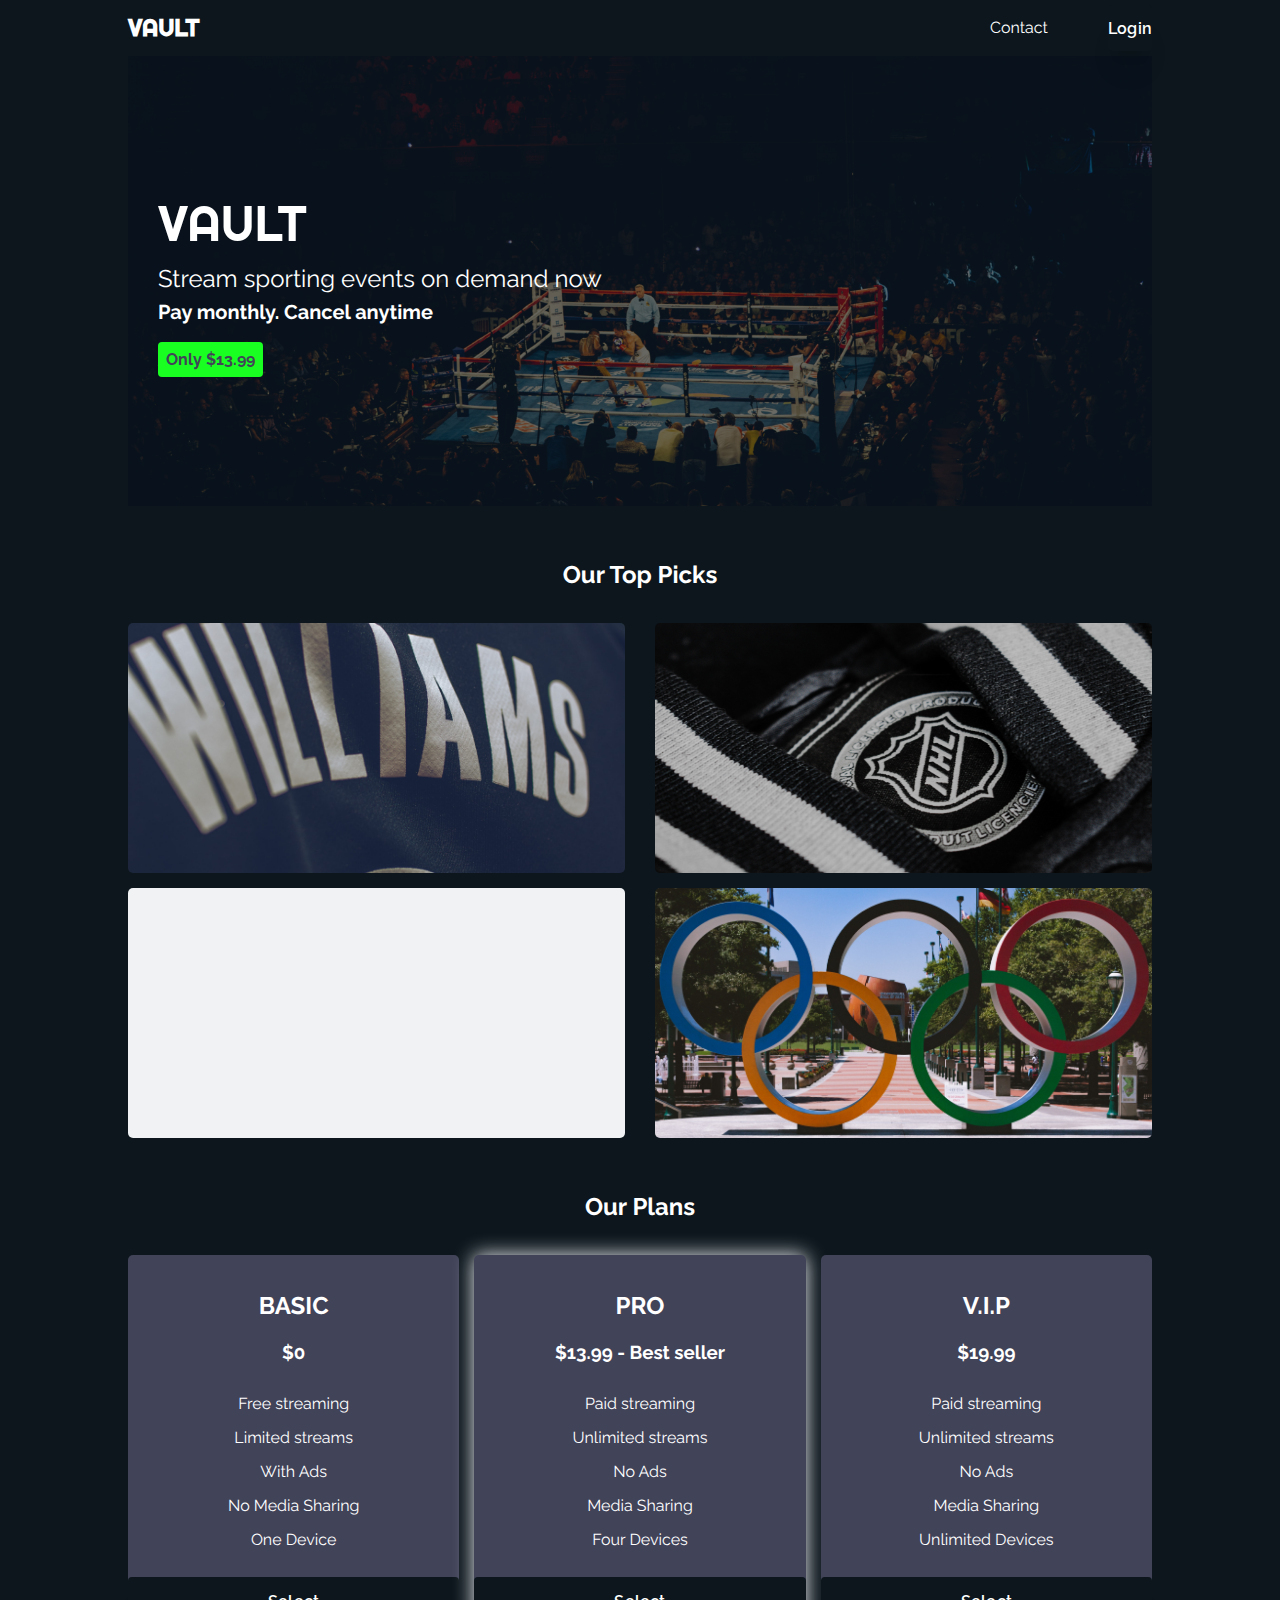
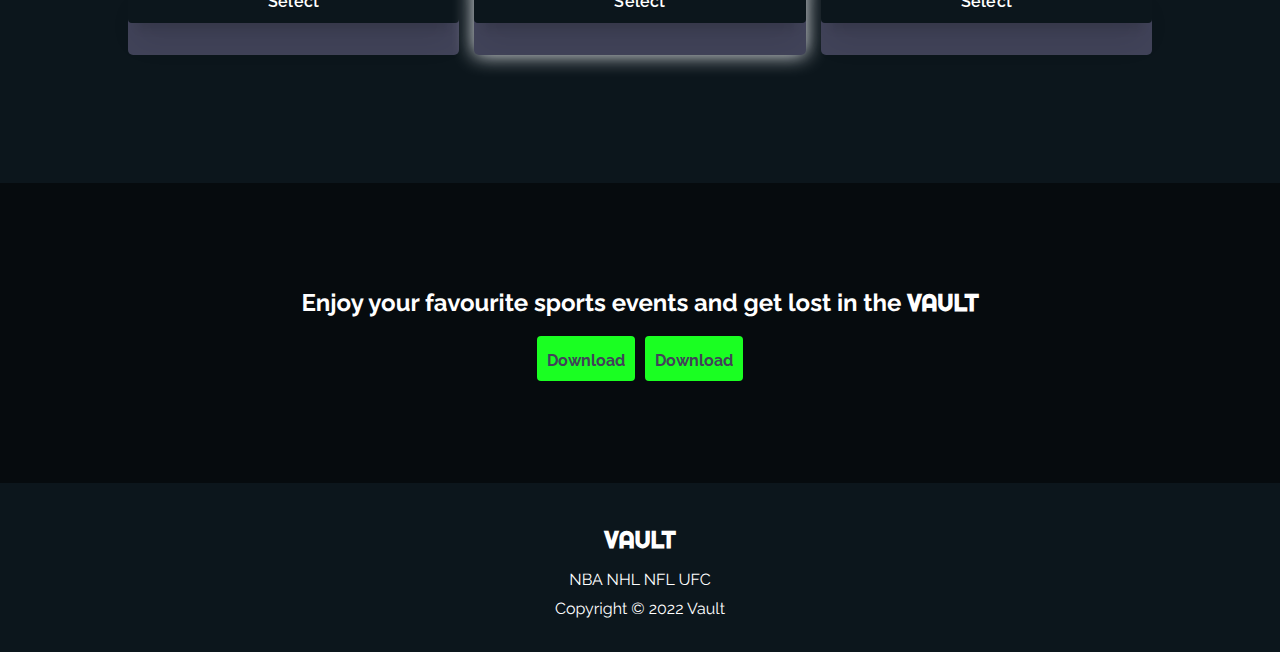
==== index.html @ 7fc09a23 "Revert "Header menu"" ====
<!DOCTYPE html>
<html lang="en" dir="ltr">
    <head>
        <meta charset="utf-8">
        <meta name="viewport" content="width=device-width, initial-scale=1">
        <meta name="author" content="Paul Funston">
        <meta name="description" content="My new cool project">
        <meta name="keywords" content="HTML, CSS, SEO, web, web development">
        <title>Vault</title>
        <link rel="shortcut icon" href="./assets/media/favicon.png?v=2" type="image/x-icon">
        <link rel="stylesheet" href="https://cdnjs.cloudflare.com/ajax/libs/font-awesome/6.2.0/css/all.min.css" integrity="sha512-xh6O/CkQoPOWDdYTDqeRdPCVd1SpvCA9XXcUnZS2FmJNp1coAFzvtCN9BmamE+4aHK8yyUHUSCcJHgXloTyT2A==" crossorigin="anonymous" referrerpolicy="no-referrer" />
        <link rel="preconnect" href="https://fonts.googleapis.com">
        <link rel="preconnect" href="https://fonts.gstatic.com" crossorigin>
<link href="https://fonts.googleapis.com/css2?family=Raleway:wght@400;700&family=Righteous&display=swap" rel="stylesheet">        <link rel="stylesheet" href="assets/style/index.css" media="all">
        <script src="./assets/script/index.js" defer></script>
    </head>
    <body>
        <header>
            <div class="container header-container">
                <h2><a href="./index.html">VAULT</a></h2>
                <div class="space"></div>
                <nav>
                    <ul>
                        <li><a href='./contact.html'' title="contact us">Contact</a></li>
                        <li><a href="#" title="twitter"><i class="fa-brands fa-twitter"></i></a></li>
                        <li><a href="#" title="facebook"><i class="fa-brands fa-facebook"></i></a></li>
                        <li><a href="#" title="instagram"><i class="fa-brands fa-instagram"></i></a></li>
                        <li><input type="button" class="login" value="Login"></li>
                    </ul>
                </nav>
            </div>
        </header>
        <main>
            <div class="container">
                <div class="hero-banner"> 
                    <div class="overlay"> 
                        <h1>VAULT</h1>
                        <p>Stream sporting events on demand now</p>
                        <p>Pay monthly. Cancel anytime</p>
                        <button>Only $13.99</button>
                    </div>
                </div>

                <div class="top-picks">
                    <h2 class="section-title">Our Top Picks</h2>

                    <div>
                        <div class="card nba"></div>
                        <div class="card nhl"></div>
                        <div class="card nfl"></div>
                        <div class="card olympics"></div>
                    </div>
                </div>

                <div class="subscriptions">
                    <h2 class="section-title">Our Plans</h2>     

                    <div>
                        <div class="card">
                            <h2>BASIC</h2>
                            <h3>$0</h3>
                            <ul>
                                <li>Free streaming <i class="fa-solid fa-circle-check"></i></li>
                                <li>Limited streams <i class="fa-solid fa-circle-check"></i></li>
                                <li>With Ads <i class="fa-solid fa-circle-check"></i></li>
                                <li>No Media Sharing <i class="fa-solid fa-circle-check"></i></li>
                                <li>One Device <i class="fa-solid fa-circle-check"></i></li>
                            </ul>
                            <input type="button" class="select-btn" value="Select">
                        </div>
                        <div class="card middle-card">
                            <h2>PRO</h2>
                            <h3>$13.99 - Best seller</h3>
                            <ul>
                                <li>Paid streaming <i class="fa-solid fa-circle-check"></i></li>
                                <li>Unlimited streams <i class="fa-solid fa-circle-check"></i></li>
                                <li>No Ads <i class="fa-solid fa-circle-check"></i></li>
                                <li>Media Sharing <i class="fa-solid fa-circle-check"></i></li>
                                <li>Four Devices <i class="fa-solid fa-circle-check"></i></li>
                            </ul>
                            <input type="button" class="select-btn" value="Select">
                        </div>
                        <div class="card">
                            <h2>V.I.P</h2>
                            <h3>$19.99</h3>
                            <ul>
                                <li>Paid streaming <i class="fa-solid fa-circle-check"></i></li>
                                <li>Unlimited streams <i class="fa-solid fa-circle-check"></i></li>
                                <li>No Ads <i class="fa-solid fa-circle-check"></i></li>
                                <li>Media Sharing <i class="fa-solid fa-circle-check"></i></li>
                                <li>Unlimited Devices <i class="fa-solid fa-circle-check"></i></li>
                            </ul>
                            <input type="button" class="select-btn" value="Select">
                        </div>
                    </div>
                </div>
            </div>
        </main>

        <div class="download">
            <h2>Enjoy your favourite sports events and get lost in the <span>VAULT</span></h2>
            
            <div class="buttons">
                <button class="download-btn"><i class="fa-brands fa-apple"></i> Download</button>
                <button class="download-btn"><i class="fa-brands fa-android"></i> Download</button>
            </div>
        </div>

        <footer>
            <div class="container footer-container">
                <h2>VAULT</h2>
                <p>
                    <a href="#" title="twitter"><i class="fa-brands fa-twitter"></i></a>
                    <a href="#" title="facebook"><i class="fa-brands fa-facebook"></i></a>
                    <a href="#" title="instagram"><i class="fa-brands fa-instagram"></i></a>
                </p>
                <p>
                    <a href="https://www.sportingnews.com/ca/nba" title="visit the NBA" target="_blank">NBA</a>
                    <a href="https://www.sportingnews.com/ca/nhl/news" title="visit the NHL" target="_blank">NHL</a>
                    <a href="https://www.sportingnews.com/ca/nfl" title="visit the NFL" target="_blank">NFL</a>
                    <a href="https://www.ufc.com" title="visit the UFC" target="_blank">UFC</a>
                </p>
                <p>Copyright &copy; 2022 Vault</p>

            </div>
        </footer>
    </body>
</html>
---- assets/style/index.css ----
@import "./general.css";

/* - - - - - - - - - - - - - - - - - - - - - - - - - - - - - - - - - - - - - */
/*  TOP PICKS, SUBSCRIPTIONS, DOWNLOAD                                       */
/* - - - - - - - - - - - - - - - - - - - - - - - - - - - - - - - - - - - - - */
.top-picks, .subscriptions {
    margin: 5% 0;
    text-align: center;
}

.top-picks div, .subscriptions div {
    display: flex;
    justify-content: space-between;
    align-items: center;
    gap: 15px;
}

.top-picks div {
    flex-wrap: wrap;
}

.top-picks ul li, .subscriptions ul li {
    margin: 10px 0;
}

.section-title {
    margin-bottom: 30px;
}

.card {
    border-radius: 5px;
}

.nba { background: #F0F2F4 url("../media/nba.jpg") center center / cover no-repeat; }
.nhl { background: #F0F2F4 url("../media/nhl.jpg") center center / cover no-repeat; }
.nfl { background: #F0F2F4 url("../media/nfl.jpg") center center / cover no-repeat; }
.olympics { background: #F0F2F4 url("../media/olympics.jpg") center center / cover no-repeat; }

.arrow {
    display: none;
    font-size: 25px;
    background-color: #FFF;
}

.top-picks .card {
    width: calc(50% - 15px);
    height: 250px;
    cursor: pointer;
    transition: 0.3s ease-in-out;
}

.top-picks .card:hover {
    opacity: 0.3;
}

.subscriptions {
    gap: 30px;
}

.subscriptions .card {
    display: flex;
    flex-direction: column;
    justify-content: center;
    align-items: center;
    width: 400px;
    height: 400px;
    background-color: rgb(var(--app-color-tertiary));
}

.middle-card {
    box-shadow: 0px 0px 20px #F2F4F9;
}

.select-btn {
    width: 65%;
    padding: 15px;
}

.download {
    display: flex;
    flex-direction: column;
    justify-content: center;
    align-items: center;
    gap: 15px;
    width: 100%;
    height: 300px;
    margin: 10% 0 3% 0;
    background-color: rgba(0,0,0,0.5);
}

.buttons {
    display: flex;
    gap: 10px;
}

.download-btn {
    padding: 10px;
}
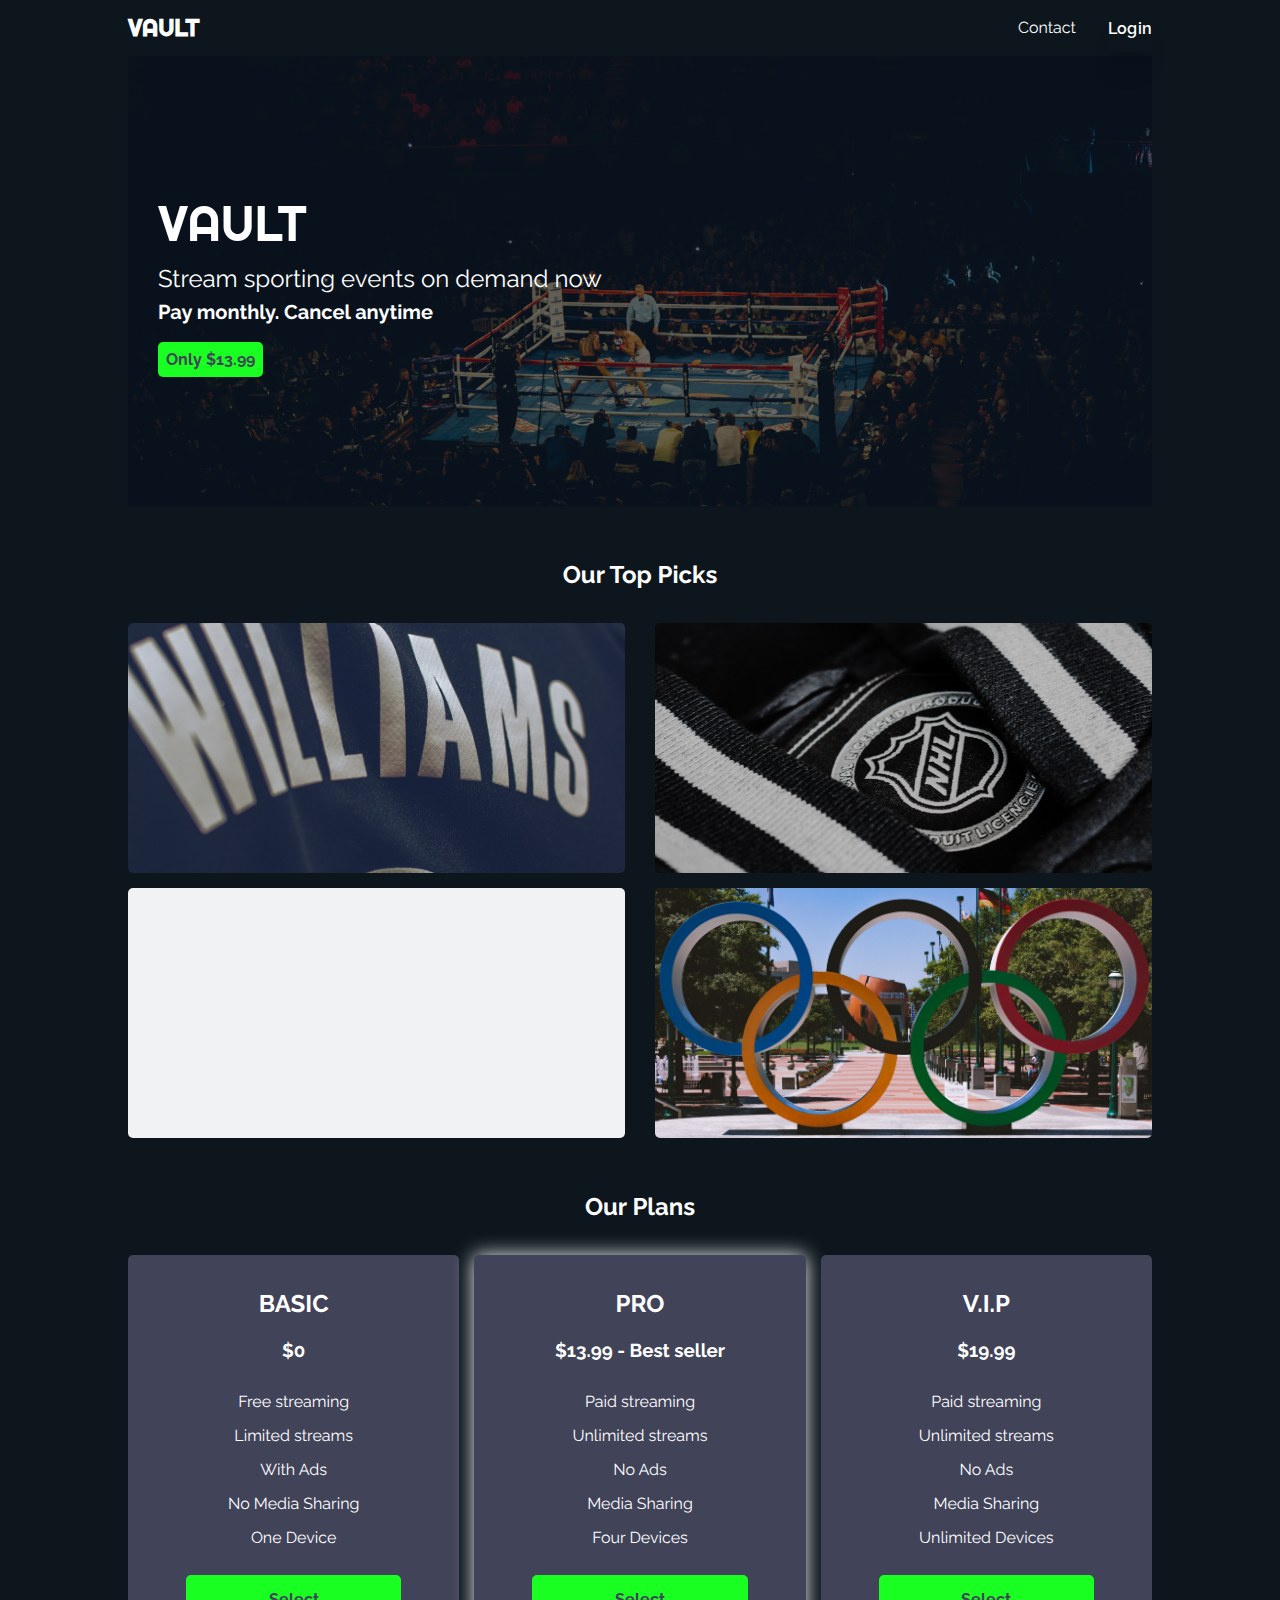
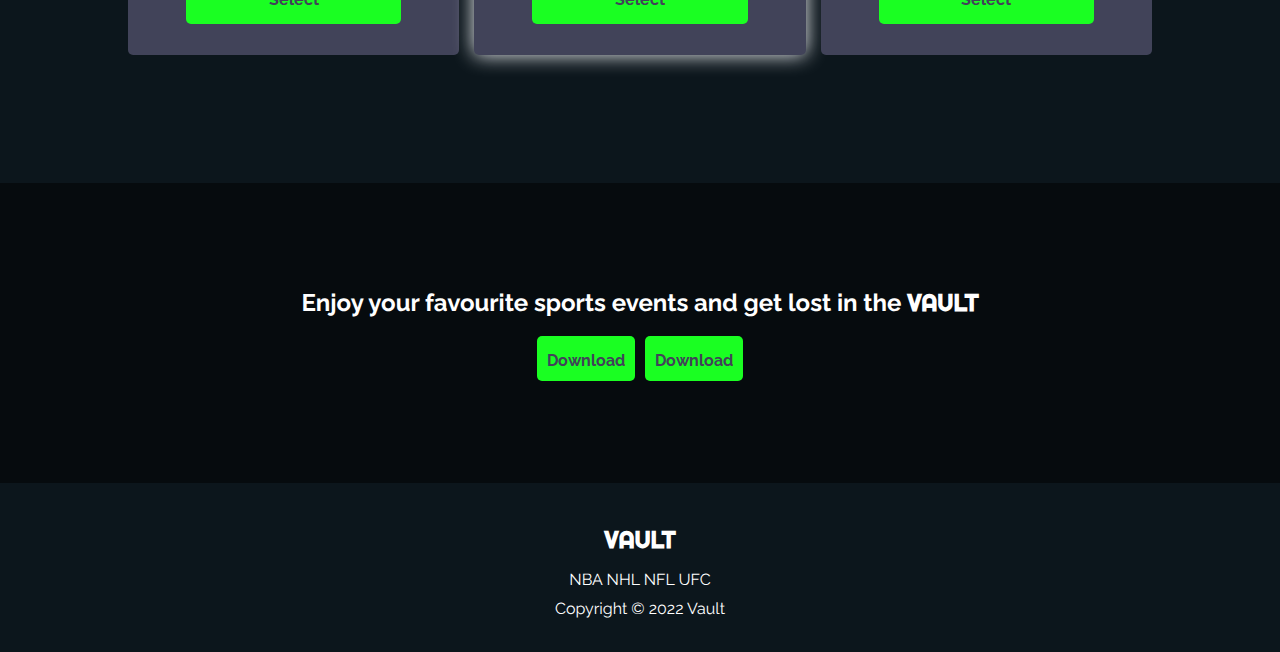
==== commit 2b615143: "Revert "Minor updates"" ====
--- a/index.html
+++ b/index.html
@@ -11,17 +11,19 @@
         <link rel="stylesheet" href="https://cdnjs.cloudflare.com/ajax/libs/font-awesome/6.2.0/css/all.min.css" integrity="sha512-xh6O/CkQoPOWDdYTDqeRdPCVd1SpvCA9XXcUnZS2FmJNp1coAFzvtCN9BmamE+4aHK8yyUHUSCcJHgXloTyT2A==" crossorigin="anonymous" referrerpolicy="no-referrer" />
         <link rel="preconnect" href="https://fonts.googleapis.com">
         <link rel="preconnect" href="https://fonts.gstatic.com" crossorigin>
-<link href="https://fonts.googleapis.com/css2?family=Raleway:wght@400;700&family=Righteous&display=swap" rel="stylesheet">        <link rel="stylesheet" href="assets/style/index.css" media="all">
-        <script src="./assets/script/index.js" defer></script>
+        <link href="https://fonts.googleapis.com/css2?family=Raleway:wght@400;700&family=Righteous&display=swap" rel="stylesheet">        <link rel="stylesheet" href="assets/style/index.css" media="all"> 
+        <script src="./assets/script/header.js" defer></script>
     </head>
     <body>
         <header>
             <div class="container header-container">
                 <h2><a href="./index.html">VAULT</a></h2>
                 <div class="space"></div>
+                <button type="button" title="Open menu" class="header-open-nav button-nav"><i class="fa-solid fa-bars"></i></button>
+                <button type="button" title="Close menu" class="header-close-nav hidden button-nav"><i class="fa-solid fa-xmark"></i></button>
                 <nav>
                     <ul>
-                        <li><a href='./contact.html'' title="contact us">Contact</a></li>
+                        <li><a href='./contact.html' title="contact us">Contact</a></li>
                         <li><a href="#" title="twitter"><i class="fa-brands fa-twitter"></i></a></li>
                         <li><a href="#" title="facebook"><i class="fa-brands fa-facebook"></i></a></li>
                         <li><a href="#" title="instagram"><i class="fa-brands fa-instagram"></i></a></li>
@@ -66,7 +68,7 @@
                                 <li>No Media Sharing <i class="fa-solid fa-circle-check"></i></li>
                                 <li>One Device <i class="fa-solid fa-circle-check"></i></li>
                             </ul>
-                            <input type="button" class="select-btn" value="Select">
+                            <button class="select-btn">Select</button>
                         </div>
                         <div class="card middle-card">
                             <h2>PRO</h2>
@@ -78,7 +80,7 @@
                                 <li>Media Sharing <i class="fa-solid fa-circle-check"></i></li>
                                 <li>Four Devices <i class="fa-solid fa-circle-check"></i></li>
                             </ul>
-                            <input type="button" class="select-btn" value="Select">
+                            <button class="select-btn">Select</button>
                         </div>
                         <div class="card">
                             <h2>V.I.P</h2>
@@ -90,7 +92,7 @@
                                 <li>Media Sharing <i class="fa-solid fa-circle-check"></i></li>
                                 <li>Unlimited Devices <i class="fa-solid fa-circle-check"></i></li>
                             </ul>
-                            <input type="button" class="select-btn" value="Select">
+                            <button class="select-btn">Select</button>
                         </div>
                     </div>
                 </div>
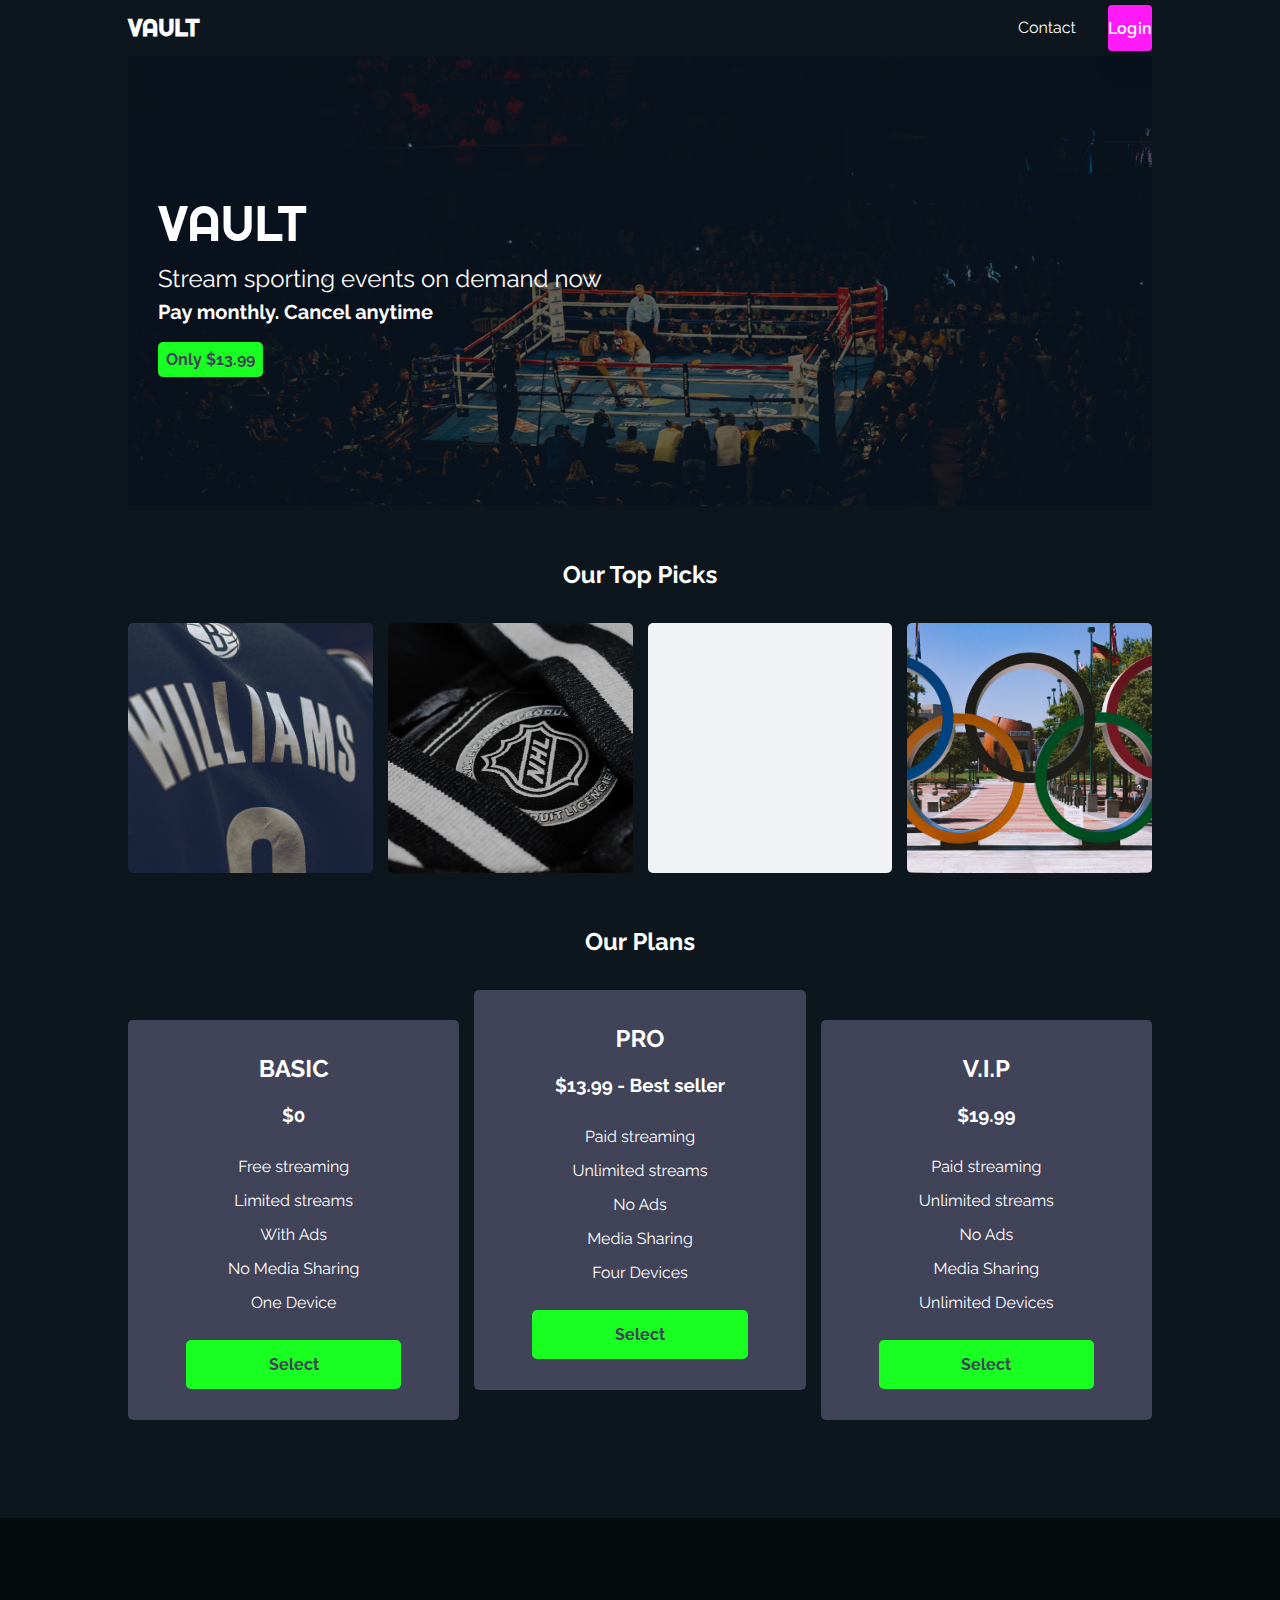
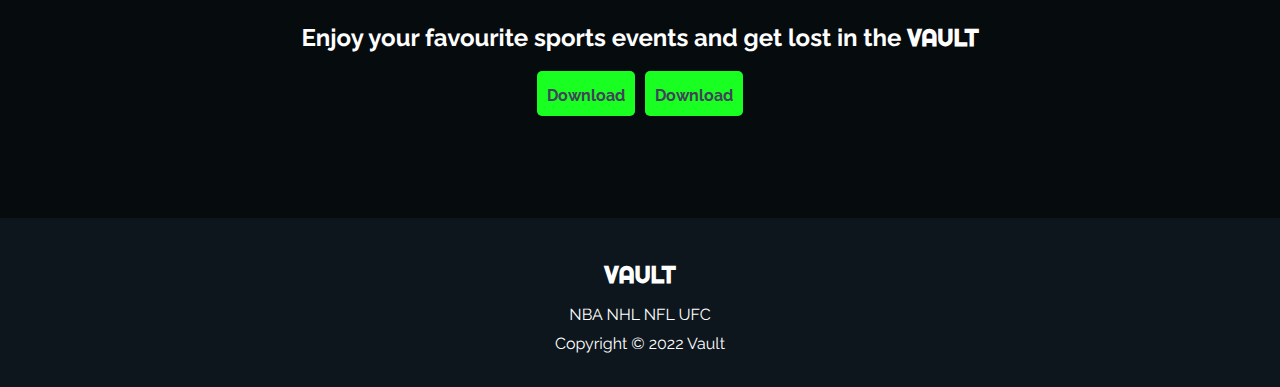
==== commit 19c93266: "Revert "Media queries"" ====
--- a/index.html
+++ b/index.html
@@ -58,7 +58,7 @@
                     <h2 class="section-title">Our Plans</h2>     
 
                     <div>
-                        <div class="card">
+                        <div class="card lower-cards">
                             <h2>BASIC</h2>
                             <h3>$0</h3>
                             <ul>
@@ -70,7 +70,7 @@
                             </ul>
                             <button class="select-btn">Select</button>
                         </div>
-                        <div class="card middle-card">
+                        <div class="card">
                             <h2>PRO</h2>
                             <h3>$13.99 - Best seller</h3>
                             <ul>
@@ -82,7 +82,7 @@
                             </ul>
                             <button class="select-btn">Select</button>
                         </div>
-                        <div class="card">
+                        <div class="card lower-cards">
                             <h2>V.I.P</h2>
                             <h3>$19.99</h3>
                             <ul>
--- a/assets/style/index.css
+++ b/assets/style/index.css
@@ -13,10 +13,6 @@
     justify-content: space-between;
     align-items: center;
     gap: 15px;
-}
-
-.top-picks div {
-    flex-wrap: wrap;
 }
 
 .top-picks ul li, .subscriptions ul li {
@@ -43,7 +39,7 @@
 }
 
 .top-picks .card {
-    width: calc(50% - 15px);
+    width: 300px;
     height: 250px;
     cursor: pointer;
     transition: 0.3s ease-in-out;
@@ -67,13 +63,13 @@
     background-color: rgb(var(--app-color-tertiary));
 }
 
-.middle-card {
-    box-shadow: 0px 0px 20px #F2F4F9;
-}
-
 .select-btn {
     width: 65%;
     padding: 15px;
+}
+
+.lower-cards {
+    transform: translateY(30px);
 }
 
 .download {
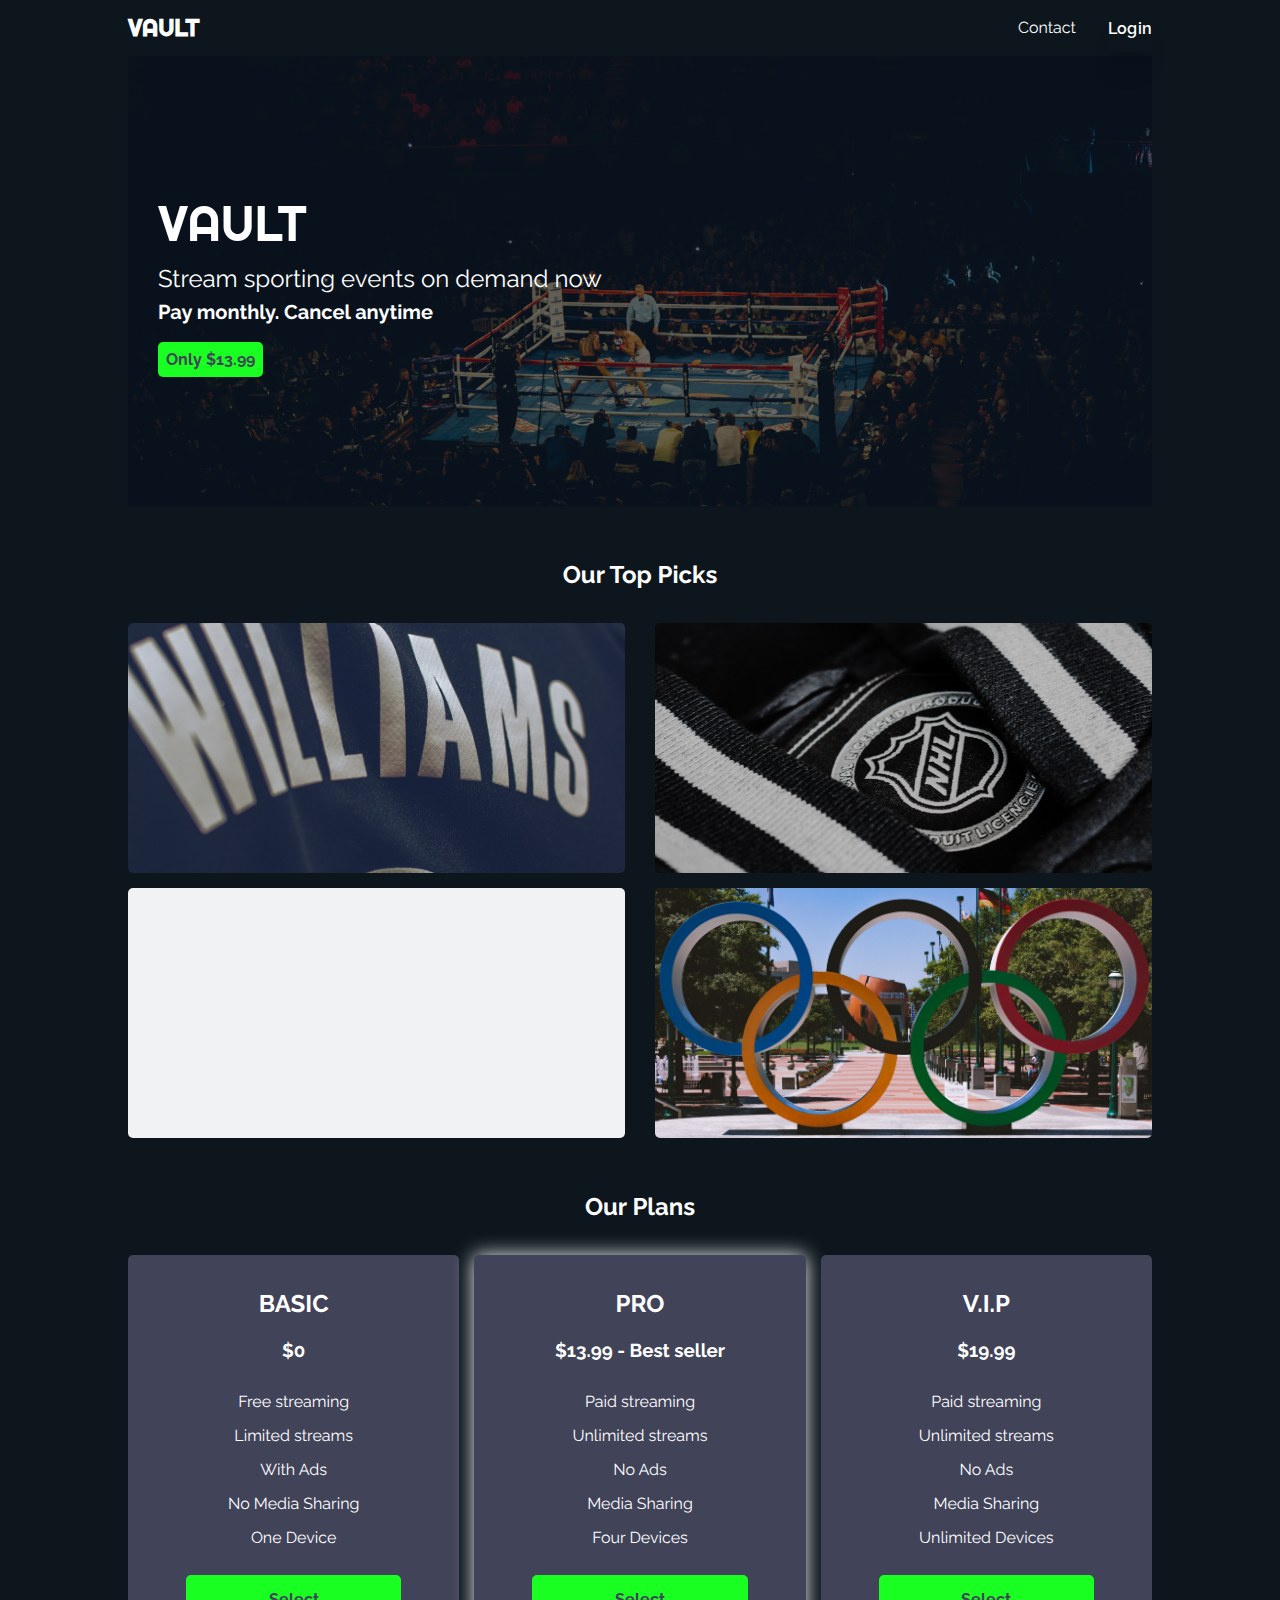
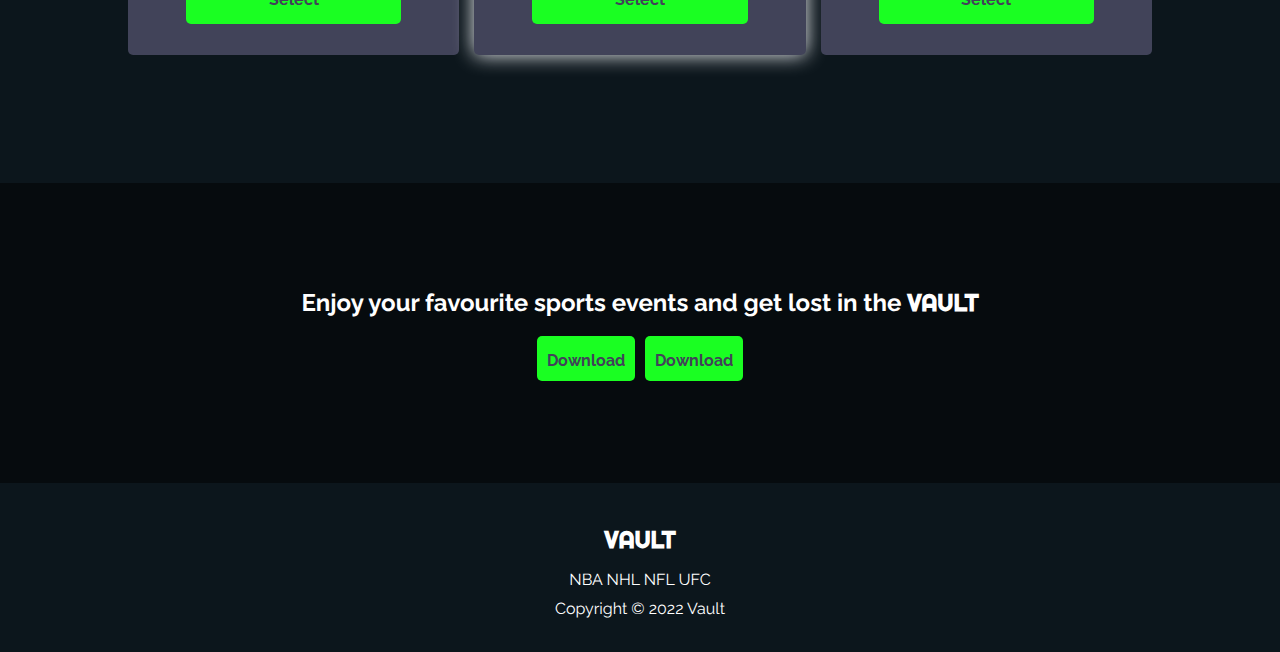
==== commit 980630c6: "Revert "Revert "Media queries""" ====
--- a/index.html
+++ b/index.html
@@ -58,7 +58,7 @@
                     <h2 class="section-title">Our Plans</h2>     
 
                     <div>
-                        <div class="card lower-cards">
+                        <div class="card">
                             <h2>BASIC</h2>
                             <h3>$0</h3>
                             <ul>
@@ -70,7 +70,7 @@
                             </ul>
                             <button class="select-btn">Select</button>
                         </div>
-                        <div class="card">
+                        <div class="card middle-card">
                             <h2>PRO</h2>
                             <h3>$13.99 - Best seller</h3>
                             <ul>
@@ -82,7 +82,7 @@
                             </ul>
                             <button class="select-btn">Select</button>
                         </div>
-                        <div class="card lower-cards">
+                        <div class="card">
                             <h2>V.I.P</h2>
                             <h3>$19.99</h3>
                             <ul>
--- a/assets/style/index.css
+++ b/assets/style/index.css
@@ -13,6 +13,10 @@
     justify-content: space-between;
     align-items: center;
     gap: 15px;
+}
+
+.top-picks div {
+    flex-wrap: wrap;
 }
 
 .top-picks ul li, .subscriptions ul li {
@@ -39,7 +43,7 @@
 }
 
 .top-picks .card {
-    width: 300px;
+    width: calc(50% - 15px);
     height: 250px;
     cursor: pointer;
     transition: 0.3s ease-in-out;
@@ -63,13 +67,13 @@
     background-color: rgb(var(--app-color-tertiary));
 }
 
+.middle-card {
+    box-shadow: 0px 0px 20px #F2F4F9;
+}
+
 .select-btn {
     width: 65%;
     padding: 15px;
-}
-
-.lower-cards {
-    transform: translateY(30px);
 }
 
 .download {
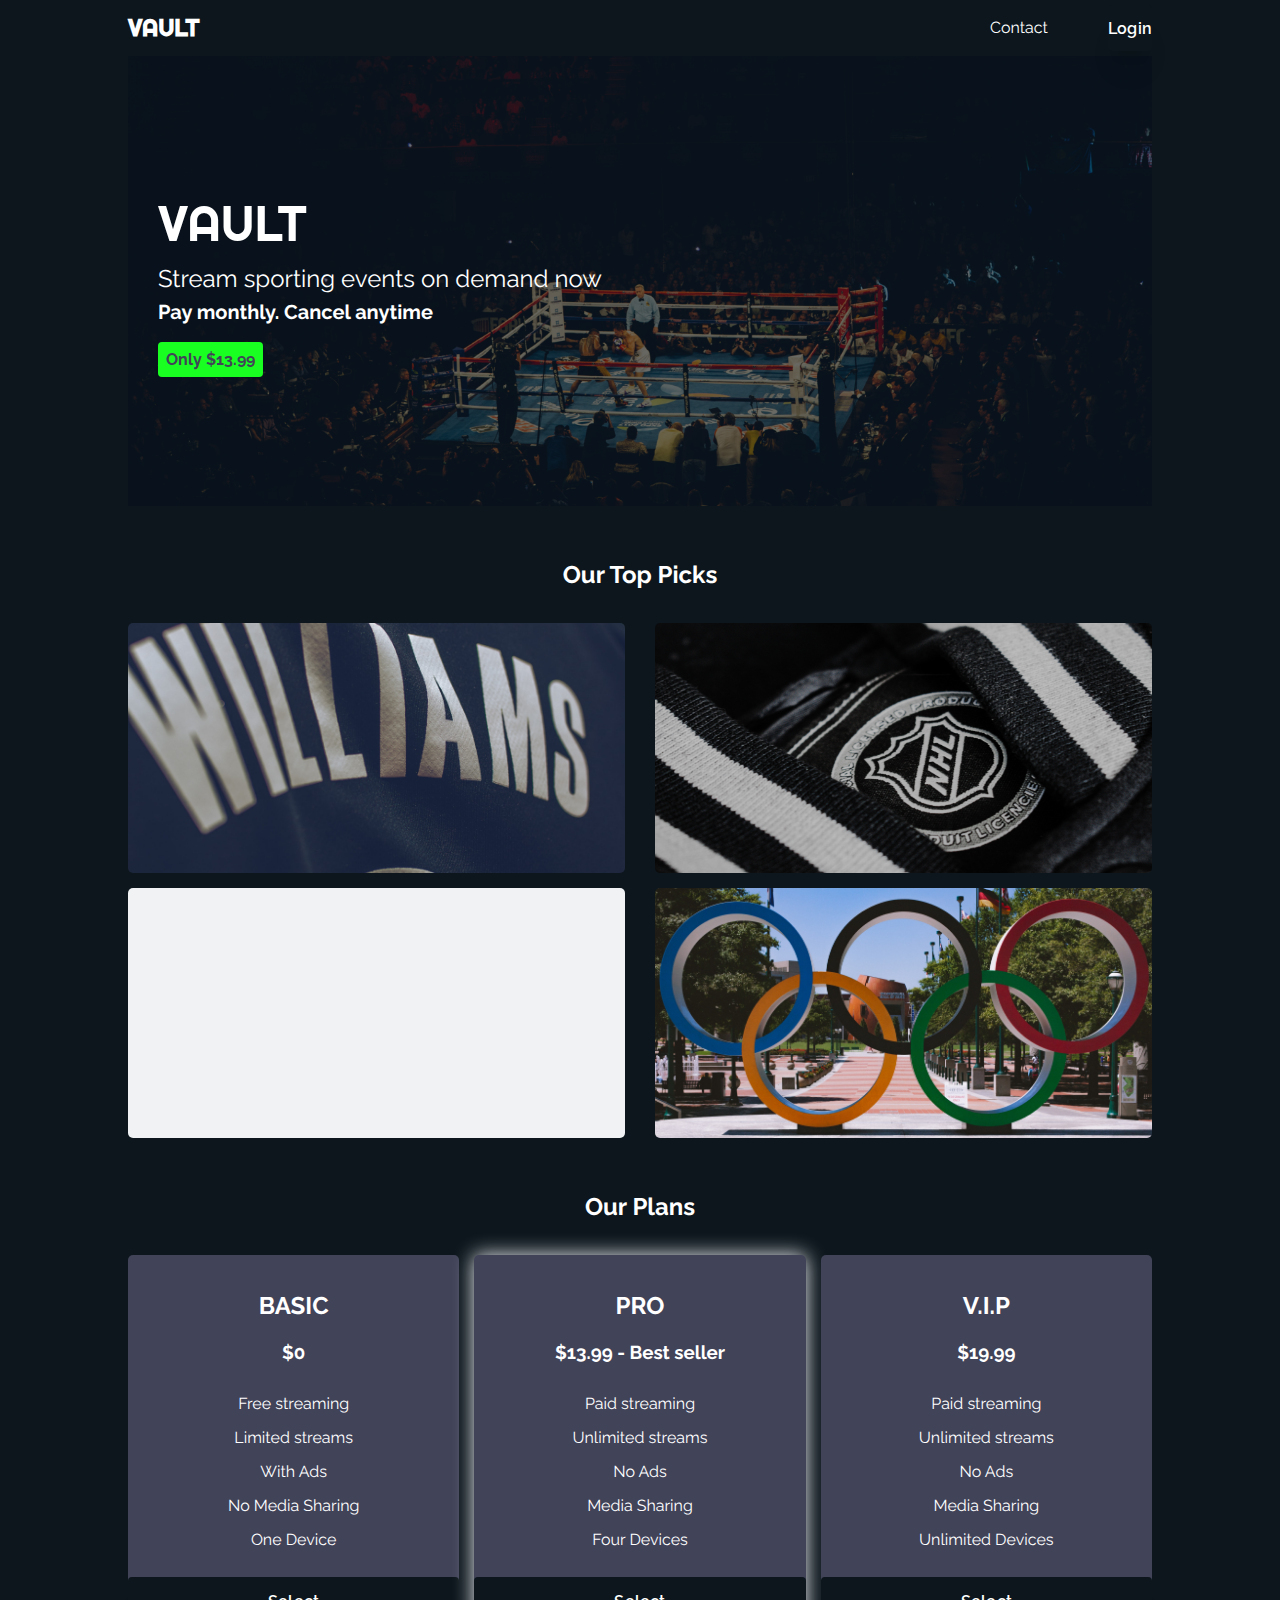
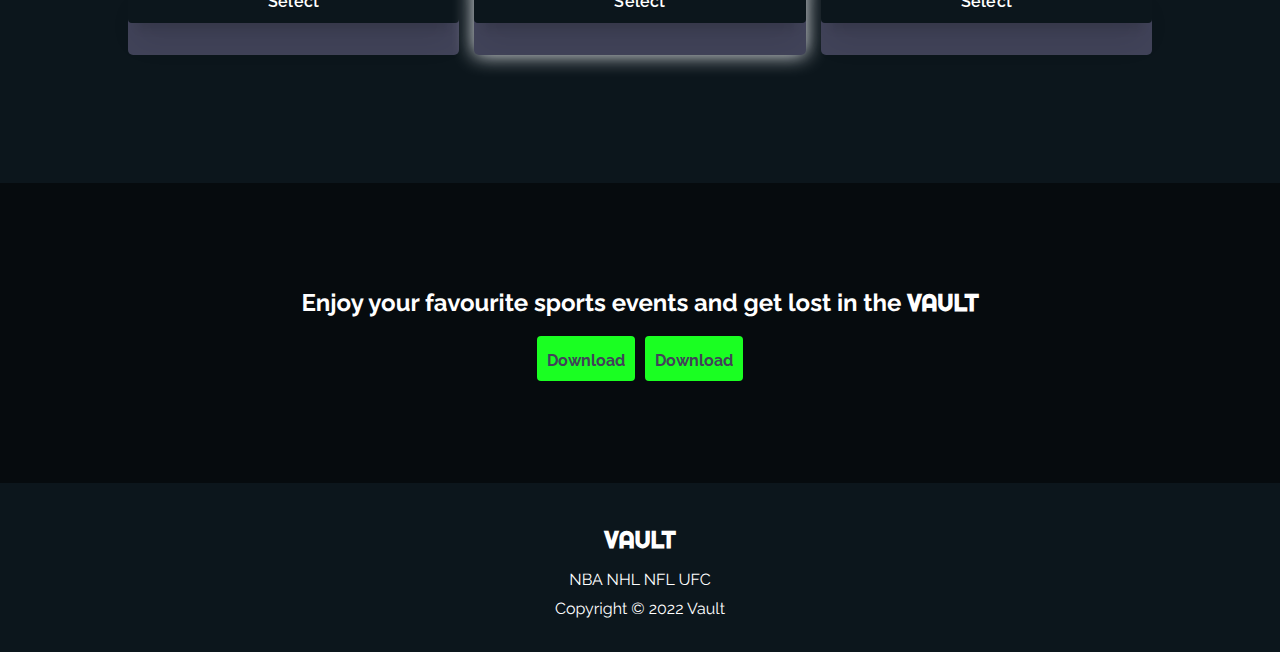
==== commit ee113d42: "Revert "Revert "Minor updates""" ====
--- a/index.html
+++ b/index.html
@@ -68,7 +68,7 @@
                                 <li>No Media Sharing <i class="fa-solid fa-circle-check"></i></li>
                                 <li>One Device <i class="fa-solid fa-circle-check"></i></li>
                             </ul>
-                            <button class="select-btn">Select</button>
+                            <input type="button" class="select-btn" value="Select">
                         </div>
                         <div class="card middle-card">
                             <h2>PRO</h2>
@@ -80,7 +80,7 @@
                                 <li>Media Sharing <i class="fa-solid fa-circle-check"></i></li>
                                 <li>Four Devices <i class="fa-solid fa-circle-check"></i></li>
                             </ul>
-                            <button class="select-btn">Select</button>
+                            <input type="button" class="select-btn" value="Select">
                         </div>
                         <div class="card">
                             <h2>V.I.P</h2>
@@ -92,7 +92,7 @@
                                 <li>Media Sharing <i class="fa-solid fa-circle-check"></i></li>
                                 <li>Unlimited Devices <i class="fa-solid fa-circle-check"></i></li>
                             </ul>
-                            <button class="select-btn">Select</button>
+                            <input type="button" class="select-btn" value="Select">
                         </div>
                     </div>
                 </div>
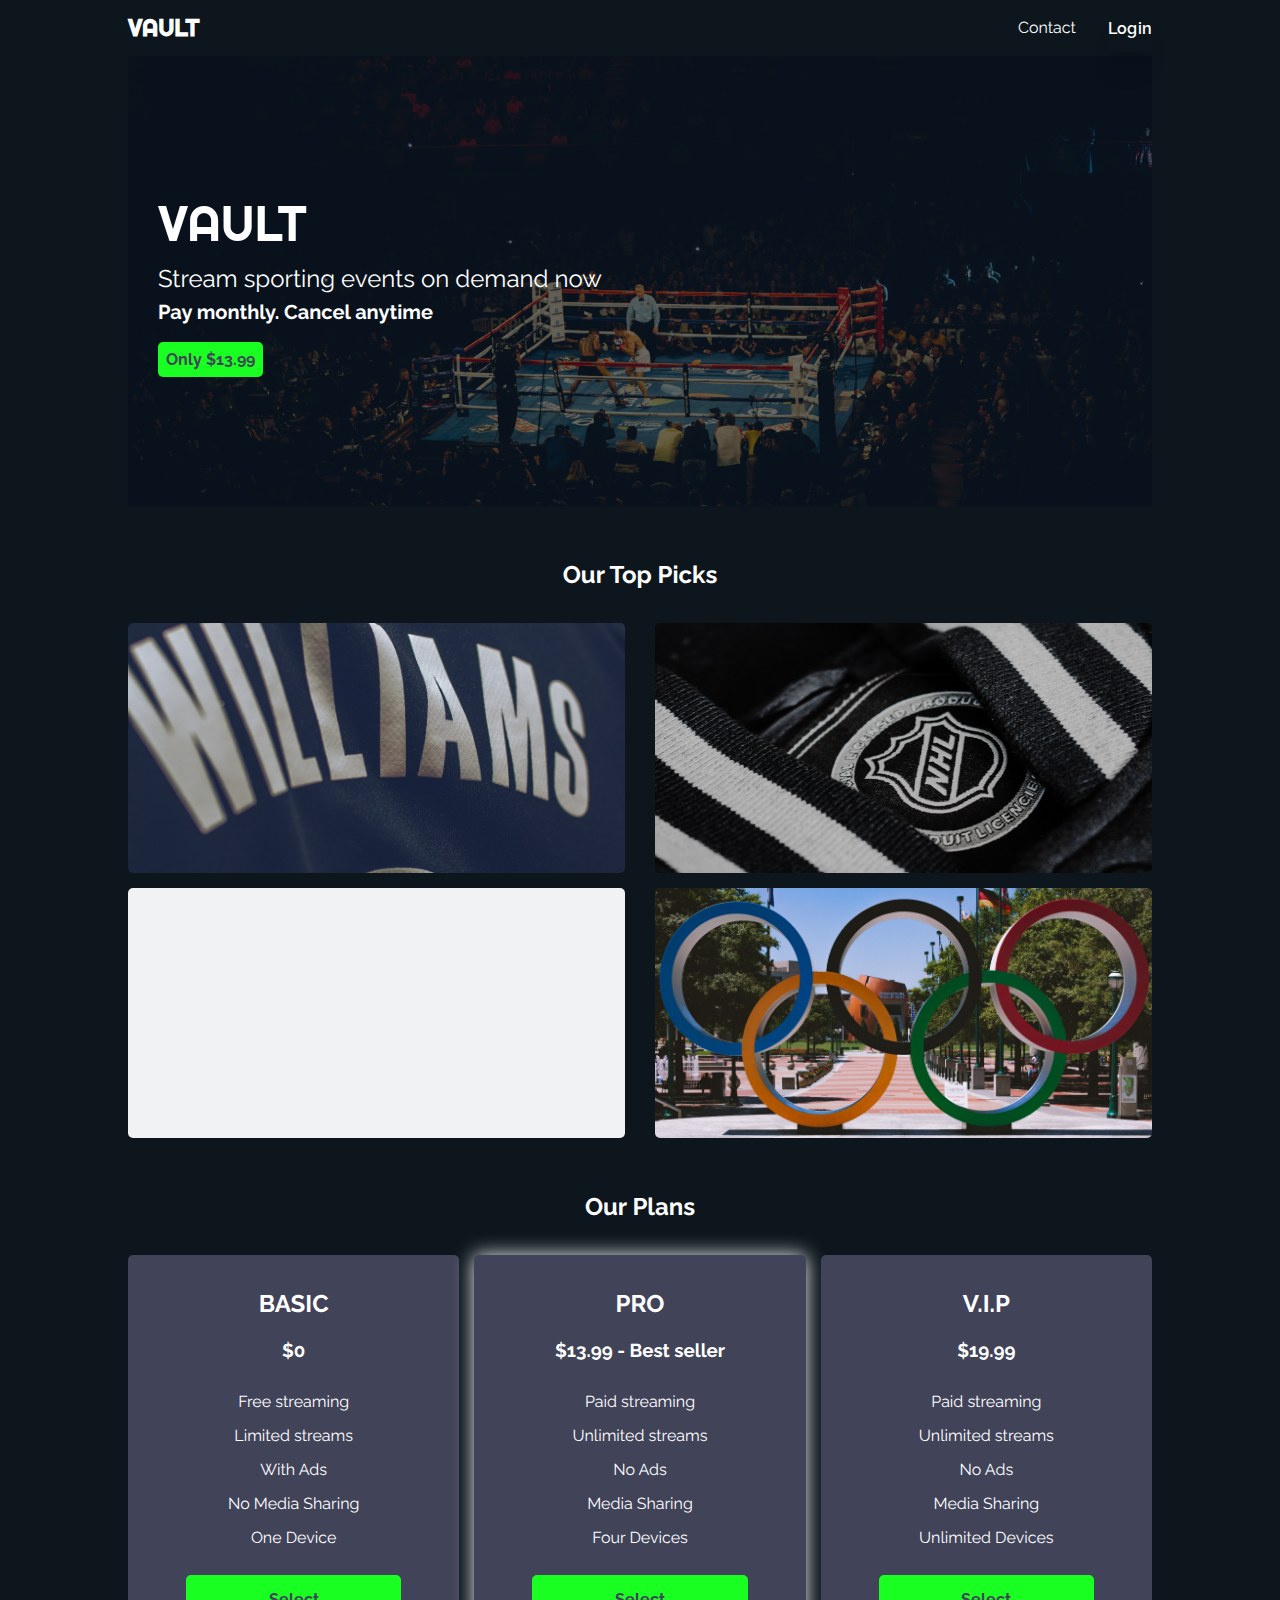
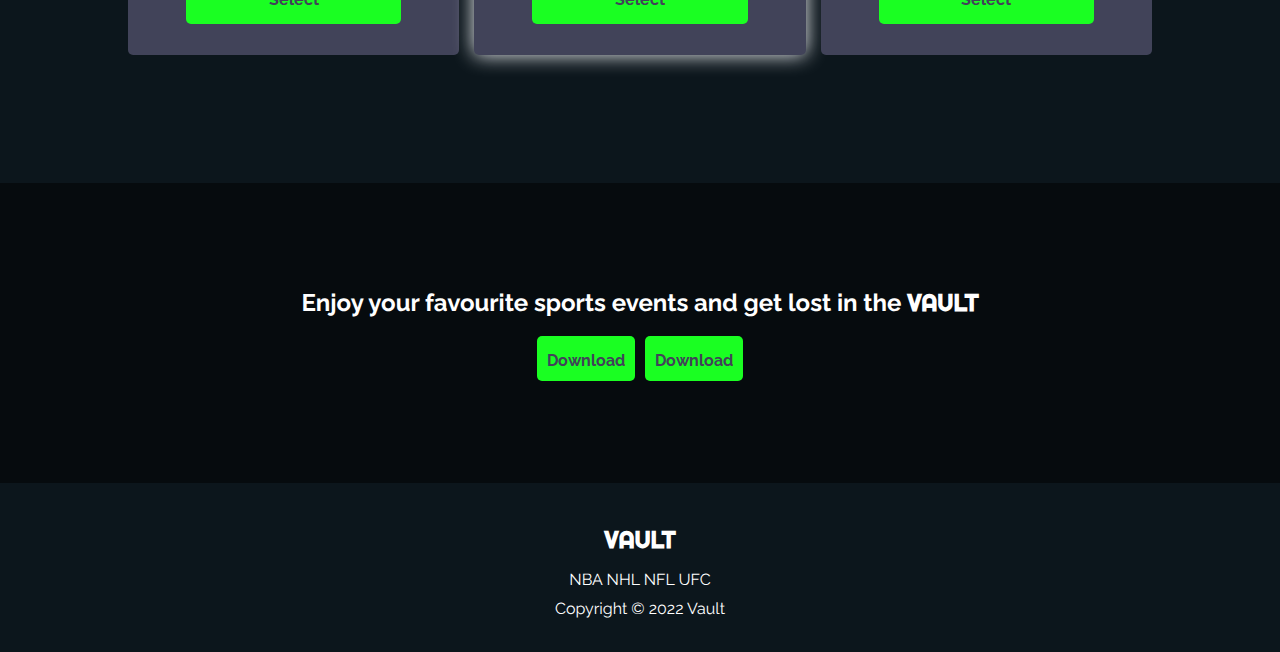
==== commit eb1ce7c5: "correct facebook class" ====
--- a/index.html
+++ b/index.html
@@ -25,7 +25,7 @@
                     <ul>
                         <li><a href='./contact.html' title="contact us">Contact</a></li>
                         <li><a href="#" title="twitter"><i class="fa-brands fa-twitter"></i></a></li>
-                        <li><a href="#" title="facebook"><i class="fa-brands fa-facebook"></i></a></li>
+                        <li><a href="#" title="facebook"><i class="fa-brands fa-facebook-f"></i></a></li>
                         <li><a href="#" title="instagram"><i class="fa-brands fa-instagram"></i></a></li>
                         <li><input type="button" class="login" value="Login"></li>
                     </ul>
@@ -68,7 +68,7 @@
                                 <li>No Media Sharing <i class="fa-solid fa-circle-check"></i></li>
                                 <li>One Device <i class="fa-solid fa-circle-check"></i></li>
                             </ul>
-                            <input type="button" class="select-btn" value="Select">
+                            <button class="select-btn">Select</button>
                         </div>
                         <div class="card middle-card">
                             <h2>PRO</h2>
@@ -80,7 +80,7 @@
                                 <li>Media Sharing <i class="fa-solid fa-circle-check"></i></li>
                                 <li>Four Devices <i class="fa-solid fa-circle-check"></i></li>
                             </ul>
-                            <input type="button" class="select-btn" value="Select">
+                            <button class="select-btn">Select</button>
                         </div>
                         <div class="card">
                             <h2>V.I.P</h2>
@@ -92,7 +92,7 @@
                                 <li>Media Sharing <i class="fa-solid fa-circle-check"></i></li>
                                 <li>Unlimited Devices <i class="fa-solid fa-circle-check"></i></li>
                             </ul>
-                            <input type="button" class="select-btn" value="Select">
+                            <button class="select-btn">Select</button>
                         </div>
                     </div>
                 </div>
@@ -113,7 +113,7 @@
                 <h2>VAULT</h2>
                 <p>
                     <a href="#" title="twitter"><i class="fa-brands fa-twitter"></i></a>
-                    <a href="#" title="facebook"><i class="fa-brands fa-facebook"></i></a>
+                    <a href="#" title="facebook"><i class="fa-brands fa-facebook-f"></i></a>
                     <a href="#" title="instagram"><i class="fa-brands fa-instagram"></i></a>
                 </p>
                 <p>
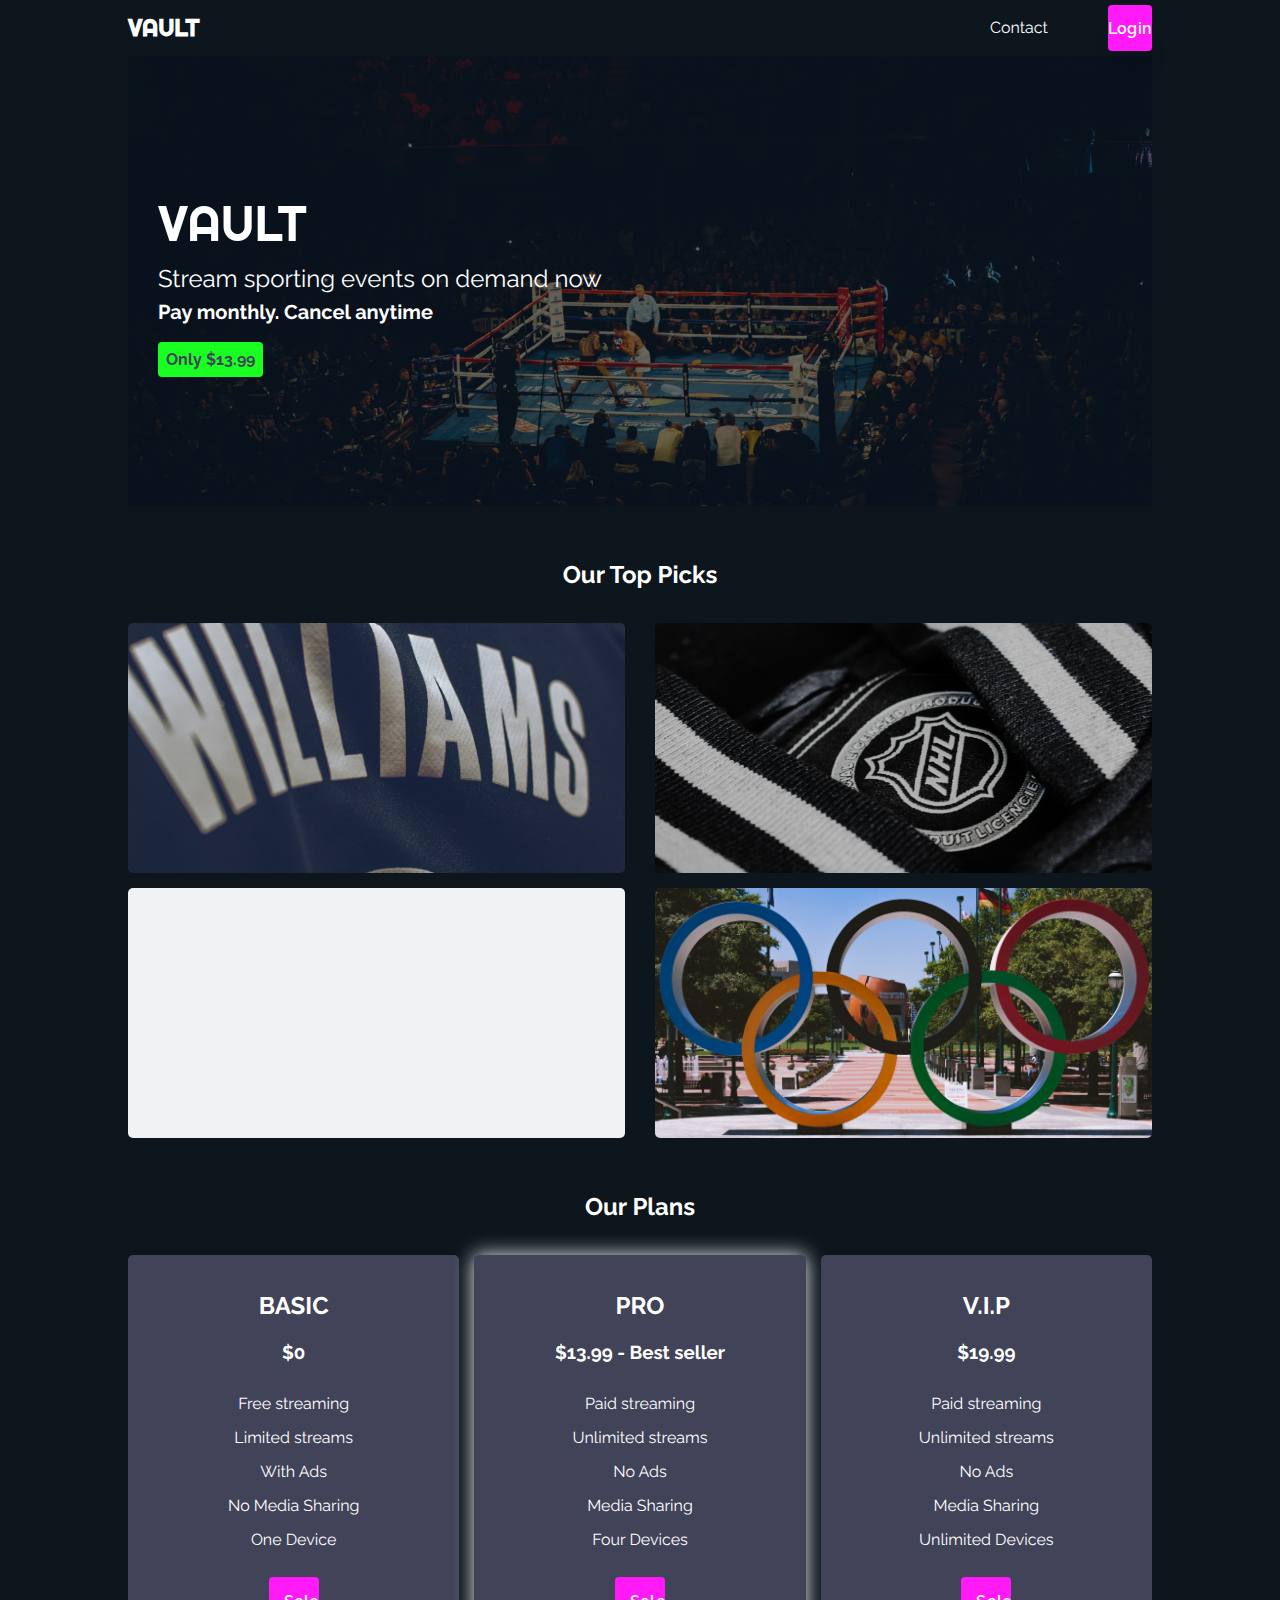
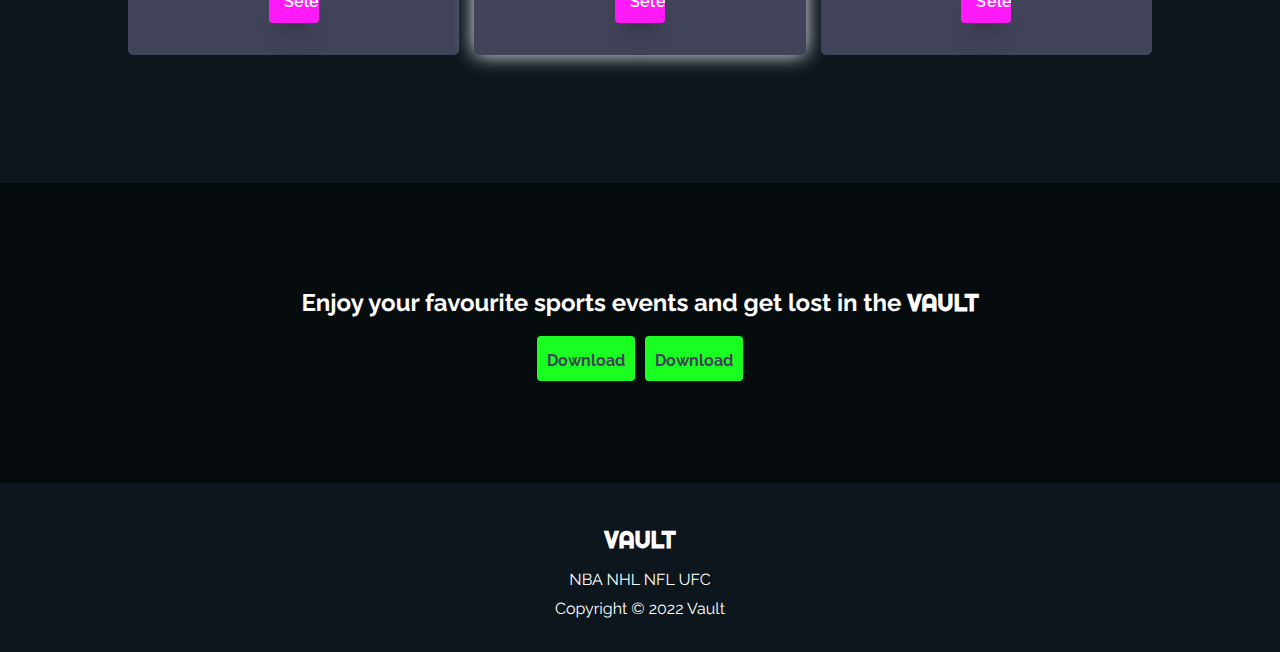
==== commit 782702ed: "Merge branch 'main' into reset-history" ====
--- a/index.html
+++ b/index.html
@@ -68,7 +68,7 @@
                                 <li>No Media Sharing <i class="fa-solid fa-circle-check"></i></li>
                                 <li>One Device <i class="fa-solid fa-circle-check"></i></li>
                             </ul>
-                            <button class="select-btn">Select</button>
+                            <input type="button" class="select-btn" value="Select">
                         </div>
                         <div class="card middle-card">
                             <h2>PRO</h2>
@@ -80,7 +80,7 @@
                                 <li>Media Sharing <i class="fa-solid fa-circle-check"></i></li>
                                 <li>Four Devices <i class="fa-solid fa-circle-check"></i></li>
                             </ul>
-                            <button class="select-btn">Select</button>
+                            <input type="button" class="select-btn" value="Select">
                         </div>
                         <div class="card">
                             <h2>V.I.P</h2>
@@ -92,7 +92,7 @@
                                 <li>Media Sharing <i class="fa-solid fa-circle-check"></i></li>
                                 <li>Unlimited Devices <i class="fa-solid fa-circle-check"></i></li>
                             </ul>
-                            <button class="select-btn">Select</button>
+                            <input type="button" class="select-btn" value="Select">
                         </div>
                     </div>
                 </div>
